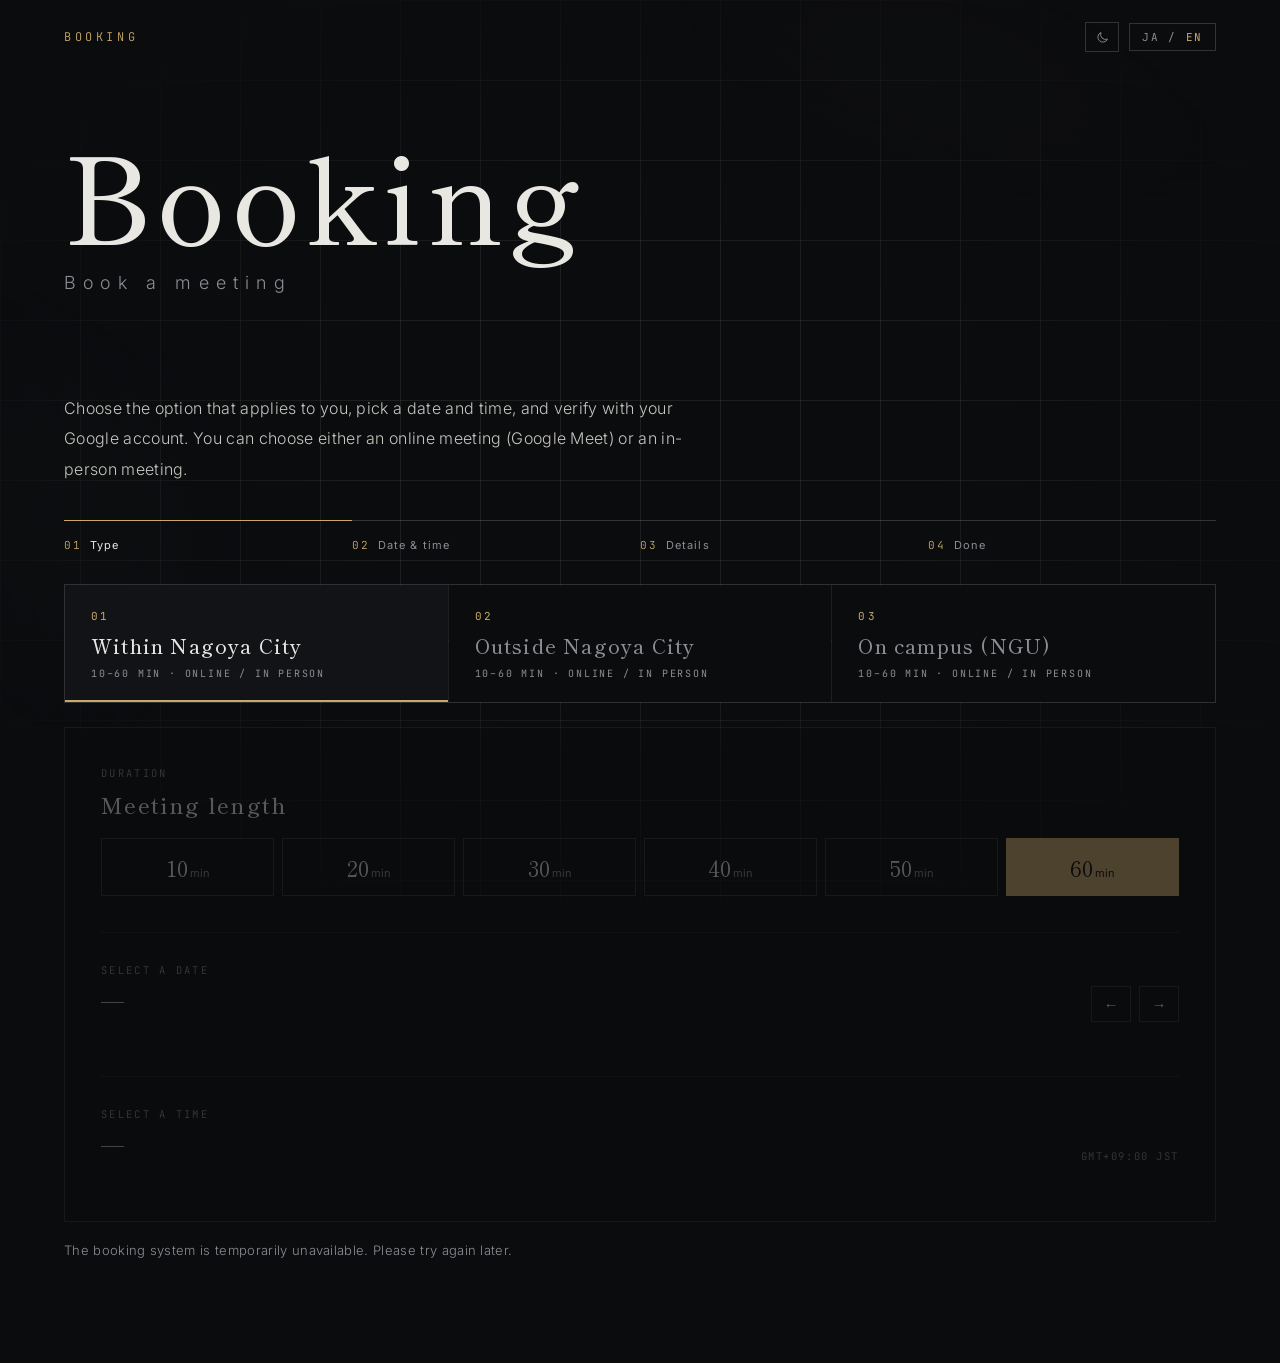
==== book/index.html @ 2f4b4b2d "Add booking-only page at /book/ Co-Authored-By: Claude Opus 5.5 <noreply@anthropic.com> Claude-Sessi" ====
<!DOCTYPE html>
<html lang="ja">
<head>
<meta charset="UTF-8">
<meta name="viewport" content="width=device-width, initial-scale=1">
<title>Booking</title>
<meta name="description" content="面談・打合せの予約ページ。オンライン（Google Meet）または対面を選んでお申し込みいただけます。">
<meta property="og:title" content="Booking">
<meta property="og:description" content="面談・打合せの予約ページ。オンライン（Google Meet）または対面を選んでお申し込みいただけます。">
<meta property="og:type" content="website">
<meta property="og:url" content="https://tomoya-univ.github.io/book/">
<meta property="og:site_name" content="Tomoya Ogikubo">
<meta property="og:locale" content="ja_JP">
<meta property="og:image" content="https://tomoya-univ.github.io/og.png?v=3">
<meta property="og:image:width" content="1200">
<meta property="og:image:height" content="630">
<meta property="og:image:alt" content="考えたことを、使えるかたちにする。— 法 × 都市 × 情報">
<meta name="twitter:card" content="summary_large_image">
<meta name="theme-color" content="#0b0c0e">
<link rel="canonical" href="https://tomoya-univ.github.io/book/">
<link rel="icon" type="image/svg+xml" href="../favicon.svg">
<link rel="icon" href="data:image/svg+xml,%3Csvg xmlns='http://www.w3.org/2000/svg' viewBox='0 0 64 64'%3E%3Crect width='64' height='64' rx='14' fill='%230b0c0e'/%3E%3Crect x='3' y='3' width='58' height='58' rx='11' fill='none' stroke='%23c9a96a' stroke-opacity='.35' stroke-width='1.5'/%3E%3Ctext x='32' y='43' text-anchor='middle' font-family='Georgia,serif' font-size='28' fill='%23e9e7e2' letter-spacing='1'%3ET%3Ctspan fill='%23c9a96a'%3E.%3C/tspan%3EO%3C/text%3E%3C/svg%3E">
<link rel="apple-touch-icon" href="../apple-touch-icon.png">
<link rel="preconnect" href="https://fonts.googleapis.com">
<link rel="preconnect" href="https://fonts.gstatic.com" crossorigin>
<link href="https://fonts.googleapis.com/css2?family=Shippori+Mincho:wght@500;700&family=Noto+Sans+JP:wght@300;400;500&family=JetBrains+Mono:wght@400;500&family=Inter:wght@300;400;600&display=swap" rel="stylesheet">
<link rel="stylesheet" href="../style.css?v=14">
<script>try{document.documentElement.dataset.theme=localStorage.getItem("theme")||"dark"}catch(e){}</script>
</head>
<body class="page-book">
<div class="bg"></div>

<div class="solo-bar">
  <span class="solo-k">BOOKING</span>
  <div class="ctrl">
  <button class="theme" id="theme" aria-label="Toggle theme"><svg class="moon" viewBox="0 0 24 24" fill="none" stroke="currentColor" stroke-width="1.5"><path d="M20 14.5A8 8 0 0 1 9.5 4a8 8 0 1 0 10.5 10.5z"/></svg><svg class="sun" viewBox="0 0 24 24" fill="none" stroke="currentColor" stroke-width="1.5"><circle cx="12" cy="12" r="4"/><path d="M12 2v2M12 20v2M2 12h2M20 12h2M4.9 4.9l1.4 1.4M17.7 17.7l1.4 1.4M4.9 19.1l1.4-1.4M17.7 6.3l1.4-1.4"/></svg></button>
  <button class="lang" id="lang" aria-label="Switch language"><b data-l="ja">JA</b> / <b data-l="en">EN</b></button>
  </div>
</div>

<header class="phead solo-head">
  <h1 class="rv">Booking<small data-en="Book a meeting">面談・打合せの予約</small></h1>
</header>

<section id="booking">
  <p class="rv" style="color:var(--tx2);max-width:640px;margin-bottom:36px" data-en="Choose the option that applies to you, pick a date and time, and verify with your Google account. You can choose either an online meeting (Google Meet) or an in-person meeting.">該当する区分を選び、日時を選んで、Googleアカウントで本人確認のうえお申し込みください。オンライン（Google Meet）と対面（実地）のどちらかをお選びいただけます。</p>

  <ol class="steps rv" id="steps">
    <li class="on"><span>01</span><b data-en="Type">区分</b></li>
    <li><span>02</span><b data-en="Date &amp; time">日時</b></li>
    <li><span>03</span><b data-en="Details">入力</b></li>
    <li><span>04</span><b data-en="Done">完了</b></li>
  </ol>

  <div class="rtabs rv" role="tablist">
    <button class="rtab on" data-k="in" role="tab" aria-selected="true"><span class="no">01</span><b data-en="Within Nagoya City">名古屋市内の方</b><small data-en="10–60 MIN · ONLINE / IN PERSON">10〜60分 · オンライン / 対面</small></button>
    <button class="rtab" data-k="out" role="tab" aria-selected="false"><span class="no">02</span><b data-en="Outside Nagoya City">名古屋市外の方</b><small data-en="10–60 MIN · ONLINE / IN PERSON">10〜60分 · オンライン / 対面</small></button>
    <button class="rtab" data-k="campus" role="tab" aria-selected="false"><span class="no">03</span><b data-en="On campus (NGU)">学内の方</b><small data-en="10–60 MIN · ONLINE / IN PERSON">10〜60分 · オンライン / 対面</small></button>
  </div>

  <!-- date & time -->
  <div class="bk rv" id="pick">
    <div class="bk-head dur-head"><div><span class="k" data-en="DURATION">DURATION</span><b data-en="Meeting length">面談の長さ</b></div></div>
    <div class="durs" id="durs" role="radiogroup">
      <button type="button" class="dur" data-m="10">10<small data-en="min">分</small></button><button type="button" class="dur" data-m="20">20<small data-en="min">分</small></button><button type="button" class="dur" data-m="30">30<small data-en="min">分</small></button><button type="button" class="dur" data-m="40">40<small data-en="min">分</small></button><button type="button" class="dur" data-m="50">50<small data-en="min">分</small></button><button type="button" class="dur on" data-m="60">60<small data-en="min">分</small></button>
    </div>
    <div class="bk-head sub">
      <div><span class="k" data-en="SELECT A DATE">SELECT A DATE</span><b id="monthLabel">—</b></div>
      <div class="nav2"><button class="arrow" id="prev" aria-label="Previous">←</button><button class="arrow" id="next" aria-label="Next">→</button></div>
    </div>
    <div class="days" id="days"></div>
    <div class="bk-head sub"><div><span class="k">SELECT A TIME</span><b id="dayLabel">—</b></div><span class="tz">GMT+09:00 JST</span></div>
    <div class="slots" id="slots"></div>
  </div>

  <!-- form -->
  <form class="bk form" id="form" hidden novalidate>
    <div class="sel">
      <span class="k" data-en="YOUR BOOKING">YOUR BOOKING</span>
      <b id="selLabel">—</b>
      <button type="button" class="link" id="change" data-en="Change">変更する</button>
    </div>
    <fieldset class="mode">
      <legend data-en="Format">面談の形式</legend><em>*</em>
      <label class="opt"><input type="radio" name="mode" value="meet" checked><span class="box"><b data-en="Online">オンライン</b><small>GOOGLE MEET</small></span></label>
      <label class="opt"><input type="radio" name="mode" value="inperson"><span class="box"><b data-en="In person">対面（実地）</b><small>IN PERSON</small></span></label>
    </fieldset>
    <label id="placeRow" hidden><span data-en="Preferred location (optional)">ご希望の場所（任意）</span><input name="place" maxlength="200" data-en-ph="e.g. near Nagoya Station, on campus" placeholder="例：名古屋駅周辺、学内 など"></label>
    <label><span data-en="Name">お名前</span><em>*</em><input name="name" required maxlength="60" autocomplete="name"></label>
    <div class="gid" id="gid">
      <span class="gl"><span data-en="Verify with Google">Googleアカウントで本人確認</span><em>*</em></span>
      <div id="gsiBtn" class="gbtn"></div>
      <div class="gwho" id="gwho" hidden><span class="gok">✓</span><b id="gEmail"></b><button type="button" id="gOut" data-en="Change">切り替え</button></div>
      <small data-en="Your booking uses this verified Google address. Only your name and email are shared.">このメールアドレスで予約します。受け取るのはお名前とメールアドレスのみです。</small>
      <input type="hidden" name="email">
    </div>
    <label><span data-en="Purpose (optional)">ご用件（任意）</span><textarea name="note" rows="4" maxlength="1000"></textarea></label>
    <label class="hp" aria-hidden="true">Website<input name="website" tabindex="-1" autocomplete="off"></label>
    <ul class="terms">
      <li data-en="Your request is received as a provisional booking. Once confirmed, a Google Calendar invitation will be sent to the email of the Google account you signed in with (with a Meet link for online meetings).">送信後は仮予約となり、確認のうえ確定いたします。確定時に、ログインしたGoogleアカウントのメールアドレスへカレンダーの招待をお送りします（オンラインの場合はGoogle Meetのリンク付き）。</li>
      <li data-en="For in-person meetings, the location will be confirmed with you by email.">対面の場合、場所は確認のうえ改めてメールでご連絡します。</li>
      <li data-en="Bookings can be made up to 30 days in advance.">予約は30日先まで受け付けています。</li>
      <li data-en="Your name, email address and message are used only to arrange this meeting.">ご入力のお名前・メールアドレス・ご用件は、面談の調整のためにのみ使用します。</li>
      <li data-en="Reservations may be cancelled for various reasons. Please be aware that we are not responsible for any damages resulting from the use of this page.">諸事情により予約をキャンセルさせていただくことがあります。本予約ページの利用による一切の損害について責任を負いかねます。</li>
    </ul>
    <div class="cf" id="cf"></div>
    <p class="bk-privacy"><a href="../privacy.html" data-en="Privacy policy">プライバシーポリシー</a><span data-en=" — how your information is handled"> — いただいた情報の取り扱いについて</span></p>
    <p class="err" id="formErr" hidden></p>
    <button class="submit" id="submit" type="submit"><span data-en="Send booking request">この内容で仮予約する</span> →</button>
  </form>

  <!-- done -->
  <div class="bk done" id="done" hidden>
    <div class="check">✓</div>
    <h3 data-en="Your request has been received.">仮予約を受け付けました。</h3>
    <p id="doneLabel"></p>
    <p class="mut" id="doneNote"></p>
    <button class="link" id="again" data-en="Make another booking">別の予約をする</button>
  </div>

  <p class="rnote rv" id="fallback" hidden data-en="The booking system is temporarily unavailable. Please try again later.">ただいま予約システムに接続できません。時間をおいて再度お試しください。</p>
</section>


<script>
// テーマ・言語・表示アニメーション（予約専用ページ用の最小版）
(()=>{
const io=new IntersectionObserver(es=>es.forEach(e=>{if(e.isIntersecting){e.target.classList.add('in');io.unobserve(e.target)}}),{threshold:.1});
document.querySelectorAll('.rv').forEach(el=>io.observe(el));
const tr=[...document.querySelectorAll('[data-en]')];tr.forEach(el=>el.dataset.ja=el.innerHTML);
function setLang(l){tr.forEach(el=>el.innerHTML=l==='en'?el.dataset.en:el.dataset.ja);document.documentElement.lang=l;
 document.querySelectorAll('#lang b').forEach(b=>b.classList.toggle('on',b.dataset.l===l));try{localStorage.setItem('lang',l)}catch(e){}}
let l='ja';try{l=localStorage.getItem('lang')||(navigator.language.startsWith('ja')?'ja':'en')}catch(e){}
setLang(l);
document.getElementById('lang').addEventListener('click',()=>{l=l==='ja'?'en':'ja';setLang(l)});
document.getElementById('theme').addEventListener('click',()=>{const t=document.documentElement.dataset.theme==='light'?'dark':'light';document.documentElement.dataset.theme=t;try{localStorage.setItem('theme',t)}catch(e){}});
})();
</script>
<script src="https://challenges.cloudflare.com/turnstile/v0/api.js?render=explicit" async defer></script>
<script src="https://accounts.google.com/gsi/client" async defer onload="window.gsiReady&&gsiReady()"></script>
<script>
(()=>{
// ===== 設定 =====
const GAS = 'https://script.google.com/macros/s/AKfycbwwHZMbajyQEnh_Q0-qykaZGZKVrILhgStKGElsD0LVBuhTKzPhHKeGp9OxKGPCkfqY/exec';
const WORKER = 'https://tomoya-booking.tomoya-univ.workers.dev';
let API = WORKER, trusted = false;
// 大学の固定IPから来ているかを中継（Cloudflare Worker）に確認。中継が使えないときは Apps Script に直接つなぐ
const trustReady = fetch(WORKER+'/trust',{cache:'no-store'}).then(r=>r.json()).then(j=>{trusted=!!j.trusted}).catch(()=>{API=GAS});
const SITEKEY = '0x4AAAAAAGCugDenG0MIqUHV'; // Cloudflare Turnstile（公開用のサイトキー）
const TZ='Asia/Tokyo';
const $=id=>document.getElementById(id);
const en=()=>document.documentElement.lang==='en';
const T=(ja,e)=>en()?e:ja;

let type='in', dur=60, data={}, day=null, slot=null, page=0, cfId=null;
const key=()=>type+':'+dur;
const PER=7;

const ymd=d=>new Intl.DateTimeFormat('en-CA',{timeZone:TZ,year:'numeric',month:'2-digit',day:'2-digit'}).format(d);
const fmt=(d,o)=>new Intl.DateTimeFormat(en()?'en-US':'ja-JP',{timeZone:TZ,...o}).format(d);
const hm=d=>new Intl.DateTimeFormat('en-GB',{timeZone:TZ,hour:'2-digit',minute:'2-digit'}).format(d);

function step(n){[...$('steps').children].forEach((li,i)=>{li.classList.toggle('on',i<=n);li.classList.toggle('cur',i===n)})}

function fallback(show){
  $('fallback').hidden=!show;
  $('pick').classList.toggle('off',show);
}

async function load(){
  slot=null; day=null; page=0;
  $('days').innerHTML='<div class="skel"></div>'.repeat(PER); $('slots').innerHTML='';
  $('dayLabel').textContent='—'; $('monthLabel').textContent='—';
  if(!API){fallback(true);$('days').innerHTML='';return}
  if(data[key()]){render();return}
  try{
    const k0=key();
    await trustReady;
    const r=await fetch(API+'?action=slots&type='+type+'&dur='+dur,{cache:'no-store'});
    const j=await r.json(); if(!j.ok) throw j;
    if(j.paused){$('pick').classList.add('off');$('days').innerHTML='';$('monthLabel').textContent='—';$('slots').innerHTML='<p class="empty">'+T('現在、予約の受付を一時停止しています。','Bookings are currently paused.')+'</p>';$('pick').classList.remove('off');return}
    const by={}; j.slots.forEach(s=>{const d=new Date(s),k=ymd(d);(by[k]=by[k]||[]).push(d)});
    data[k0]={by,dur:j.durationMin||dur};
    if(k0!==key())return;
    fallback(false); render();
  }catch(e){console.warn(e);fallback(true);$('days').innerHTML=''}
}

function dayList(){
  const out=[],now=new Date();
  for(let i=0;i<=30;i++){out.push(new Date(now.getTime()+i*864e5))}
  return out;
}

function render(){
  const D=data[key()]; if(!D) return;
  const list=dayList(), pages=Math.ceil(list.length/PER);
  if(day===null){const first=list.find(d=>D.by[ymd(d)]);day=first?ymd(first):ymd(list[0]);page=Math.floor(list.findIndex(d=>ymd(d)===day)/PER)}
  const view=list.slice(page*PER,page*PER+PER);
  $('monthLabel').textContent=fmt(view[0],{year:'numeric',month:'long'});
  $('prev').disabled=page===0; $('next').disabled=page>=pages-1;
  $('days').innerHTML=view.map(d=>{const k=ymd(d),n=(D.by[k]||[]).length;
    return `<button class="day${k===day?' on':''}" data-d="${k}" ${n?'':'disabled'}><small>${fmt(d,{weekday:'short'})}</small><b>${fmt(d,{day:'numeric'}).replace('日','')}</b><i>${n?T(n+'枠',n+(n>1?' slots':' slot')):'—'}</i></button>`}).join('');
  const sl=D.by[day]||[];
  const dd=new Date(day+'T12:00:00+09:00');
  $('dayLabel').textContent=fmt(dd,{month:'long',day:'numeric',weekday:'long'});
  $('slots').innerHTML=sl.length?sl.map(s=>{const e=new Date(s.getTime()+D.dur*6e4);return `<button class="slot${slot&&+slot===+s?' on':''}" data-s="${s.toISOString()}" title="${hm(s)} – ${hm(e)}">${hm(s)}</button>`}).join('')
    :`<p class="empty">${T('この日は空きがありません。','No times available on this day.')}</p>`;
}

function label(){
  const D=data[key()],e=new Date(slot.getTime()+D.dur*6e4);
  const tl=document.querySelector(`.rtab[data-k="${type}"] b`).textContent;
  return `${fmt(slot,{month:'long',day:'numeric',weekday:'short'})} ${hm(slot)} – ${hm(e)}（${T(D.dur+'分',D.dur+' min')}）　/　${tl}`;
}

// events
document.querySelectorAll('.rtab').forEach(t=>t.addEventListener('click',()=>{
  document.querySelectorAll('.rtab').forEach(x=>{x.classList.toggle('on',x===t);x.setAttribute('aria-selected',x===t)});
  type=t.dataset.k; showPick(); load();
}));
$('days').addEventListener('click',e=>{const b=e.target.closest('.day');if(!b||b.disabled)return;day=b.dataset.d;slot=null;render();step(1)});
$('slots').addEventListener('click',e=>{const b=e.target.closest('.slot');if(!b)return;slot=new Date(b.dataset.s);render();
  $('selLabel').textContent=label();$('pick').hidden=true;$('form').hidden=false;$('formErr').hidden=true;step(2);cfRender();gsiInit();
  $('form').scrollIntoView({behavior:'smooth',block:'start'});setTimeout(()=>$('form').name.focus(),400)});
$('prev').addEventListener('click',()=>{page--;render()});
$('next').addEventListener('click',()=>{page++;render()});
function showPick(){$('pick').hidden=false;$('form').hidden=true;$('done').hidden=true;step(slot?1:0)}
$('change').addEventListener('click',showPick);
$('again').addEventListener('click',()=>{slot=null;data={};showPick();load()});
$('durs').addEventListener('click',e=>{const b=e.target.closest('.dur');if(!b)return;
  document.querySelectorAll('.dur').forEach(x=>x.classList.toggle('on',x===b));dur=+b.dataset.m;load()});

// ===== Google ログイン（本人確認） =====
const GCLIENT = '94434616271-7v6f1gvfu26qrmlodrlistmbo5g80dhe.apps.googleusercontent.com';
let idToken = '';
const jwt=t=>{try{return JSON.parse(decodeURIComponent(atob(t.split('.')[1].replace(/-/g,'+').replace(/_/g,'/')).split('').map(c=>'%'+('00'+c.charCodeAt(0).toString(16)).slice(-2)).join('')))}catch(_){return {}}};
function gsiInit(){
  if(gsiInit.done||!window.google||!google.accounts||!google.accounts.id)return;
  gsiInit.done=true;
  google.accounts.id.initialize({client_id:GCLIENT,ux_mode:'popup',auto_select:false,callback:r=>{
    const p=jwt(r.credential),f=$('form');
    if(!p.email){return}
    idToken=r.credential;f.email.value=p.email;
    if(!f.name.value.trim()&&p.name)f.name.value=p.name;
    $('gEmail').textContent=p.email;$('gwho').hidden=false;$('gsiBtn').hidden=true;$('formErr').hidden=true;
  }});
  google.accounts.id.renderButton($('gsiBtn'),{theme:document.documentElement.dataset.theme==='light'?'outline':'filled_black',size:'large',text:'signin_with',shape:'rectangular',locale:en()?'en':'ja'});
}
window.gsiReady=()=>{if(!$('form').hidden)gsiInit()};
function gsiReset(){idToken='';$('form').email.value='';$('gwho').hidden=true;$('gsiBtn').hidden=false;try{google.accounts.id.disableAutoSelect()}catch(_){}}
$('gOut').addEventListener('click',gsiReset);

// ===== Cloudflare Turnstile =====
function cfRender(){
  if(trusted){$('cf').hidden=true;return}
  if(!SITEKEY||!window.turnstile)return;
  if(cfId!==null){try{turnstile.reset(cfId)}catch(_){}return}
  cfId=turnstile.render('#cf',{sitekey:SITEKEY,theme:document.documentElement.dataset.theme==='light'?'light':'dark',language:en()?'en':'ja',action:'booking','retry':'auto','error-callback':()=>{const e=$('formErr');e.textContent=T('ロボット確認を完了できませんでした。お手数ですが、別のブラウザ（Chrome・Safariなど）やスマートフォンからお試しください。','Verification could not be completed. Please try another browser or your phone.');e.hidden=false;return true}});
}
const cfToken=()=>{try{return cfId!==null?turnstile.getResponse(cfId)||'':''}catch(_){return ''}};
const cfReset=()=>{try{if(cfId!==null)turnstile.reset(cfId)}catch(_){}};
const isEmail=s=>s.length<=254&&/^[A-Za-z0-9!#$%&'*+\/=?^_`{|}~-]+(\.[A-Za-z0-9!#$%&'*+\/=?^_`{|}~-]+)*@([A-Za-z0-9]([A-Za-z0-9-]{0,61}[A-Za-z0-9])?\.)+[A-Za-z]{2,63}$/.test(s)&&s.split('@')[0].length<=64;

$('form').addEventListener('submit',async e=>{
  e.preventDefault();
  const f=e.target, err=$('formErr');
  const name=f.name.value.trim(), email=f.email.value.trim();
  if(!name){err.textContent=T('お名前を入力してください。','Please enter your name.');err.hidden=false;return}
  if(!idToken||!isEmail(email)){err.textContent=T('「Googleでログイン」から本人確認をしてください。','Please verify with Google first.');err.hidden=false;return}
  const cf=cfToken();
  if(!trusted&&SITEKEY&&window.turnstile&&!cf){err.textContent=T('ロボットでないことの確認が終わるまでお待ちください。','Please complete the verification.');err.hidden=false;return}
  const btn=$('submit');btn.disabled=true;btn.classList.add('busy');err.hidden=true;
  try{
    const r=await fetch(API,{method:'POST',headers:{'Content-Type':'text/plain;charset=utf-8'},
      body:JSON.stringify({action:'book',type,dur,cf,idt:idToken,start:slot.toISOString(),mode:f.mode.value,place:f.place.value,name,email,note:f.note.value,website:f.website.value})});
    const j=await r.json();
    if(!j.ok){
      const m={taken:T('申し訳ありません。この時間はたった今埋まりました。別の時間をお選びください。','Sorry, this time was just taken. Please choose another.'),
        rate:T('ただいま予約の受付を一時的に制限しています。時間をおいてお試しいただくか、別の方法でご連絡ください。','Bookings are temporarily limited. Please try again later.'),
        email:T('メールアドレスを正しく入力してください。','Please enter a valid email.'),
        auth:T('本人確認の有効期限が切れました。お手数ですが、もう一度ログインしてください。','Your sign-in expired. Please verify with Google again.'),
        paused:T('現在、予約の受付を一時停止しています。','Bookings are currently paused.'),
        captcha:T('ロボットでないことの確認に失敗しました。もう一度お試しください。','Verification failed. Please try again.')}[j.error]||T('予約できませんでした。時間をおいて再度お試しください。','Booking failed. Please try again later.');
      err.textContent=m;err.hidden=false;cfReset();if(j.error==='auth')gsiReset();
      if(j.error==='taken'){data={};slot=null;setTimeout(()=>{showPick();load()},1800)}
      return;
    }
    const ip=f.mode.value==='inperson';
    $('doneLabel').textContent=label()+'　/　'+(ip?T('対面','In person'):T('オンライン（Google Meet）','Online (Google Meet)'));
    $('doneNote').textContent=ip?T('内容を確認のうえ、カレンダーの招待で確定のご連絡をお送りします。場所もあわせてご連絡します。','We will review your request and send a calendar invitation to confirm, along with the location.'):T('内容を確認のうえ、Google Meet のリンク付きのカレンダー招待で確定のご連絡をお送りします。','We will review your request and send a calendar invitation with a Google Meet link to confirm.');
    $('form').hidden=true;$('done').hidden=false;step(3);f.reset();
    data={};cfReset();
  }catch(x){cfReset();err.textContent=T('通信に失敗しました。時間をおいて再度お試しください。','Network error. Please try again.');err.hidden=false}
  finally{btn.disabled=false;btn.classList.remove('busy')}
});

document.querySelectorAll('input[name=mode]').forEach(r=>r.addEventListener('change',()=>{$('placeRow').hidden=$('form').mode.value!=='inperson'}));
$('form').addEventListener('reset',()=>setTimeout(()=>{$('placeRow').hidden=true},0));
const ph=$('form').place;$('lang').addEventListener('click',()=>setTimeout(()=>{ph.dataset.ja=ph.dataset.ja||'例：名古屋駅周辺、学内 など';ph.placeholder=en()?ph.dataset.enPh:ph.dataset.ja},0));
$('lang').addEventListener('click',()=>setTimeout(()=>{render();if(slot)$('selLabel').textContent=label()},0));
load();
})();
</script>
<!-- Cloudflare Web Analytics --><script defer src='https://static.cloudflareinsights.com/beacon.min.js' data-cf-beacon='{"token": "f81fd8d30ae948d6ae78dea09ddb84f5"}'></script><!-- End Cloudflare Web Analytics -->
<!-- Cloudflare Web Analytics --><script defer src='https://static.cloudflareinsights.com/beacon.min.js' data-cf-beacon='{"token": "f81fd8d30ae948d6ae78dea09ddb84f5"}'></script><!-- End Cloudflare Web Analytics -->
</body>
</html>
---- style.css ----
:root{
    --bg:#0b0c0e; --bg2:#111317; --line:rgba(255,255,255,.08); --line2:rgba(255,255,255,.16);
    --tx:#e9e7e2; --tx2:#c7c5bf; --mut:#8b8e94; --nav:11,12,14; --acc:#c9a96a; --acc2:#7fa7c9;
    --serif:"Shippori Mincho",serif; --sans:"Inter","Noto Sans JP",sans-serif; --mono:"JetBrains Mono",monospace;
  }
  *{box-sizing:border-box;margin:0;padding:0}
  html{scroll-behavior:smooth}
  body{background:var(--bg);color:var(--tx);font-family:var(--sans);font-weight:300;line-height:1.9;letter-spacing:.02em;-webkit-font-smoothing:antialiased;overflow-x:hidden}
  a{color:inherit;text-decoration:none}
  ::selection{background:var(--acc);color:#000}

  /* background grid + glow */
  .bg{position:fixed;inset:0;z-index:-1;pointer-events:none;
    background:
      radial-gradient(60vw 40vw at 85% -10%, rgba(201,169,106,.10), transparent 60%),
      radial-gradient(50vw 40vw at -10% 60%, rgba(127,167,201,.07), transparent 60%),
      linear-gradient(var(--line) 1px, transparent 1px) 0 0/80px 80px,
      linear-gradient(90deg, var(--line) 1px, transparent 1px) 0 0/80px 80px;
    mask-image:radial-gradient(ellipse at center, #000 30%, transparent 85%);}
  #cursor{position:fixed;width:420px;height:420px;border-radius:50%;pointer-events:none;z-index:-1;
    background:radial-gradient(circle, rgba(201,169,106,.08), transparent 65%);transform:translate(-50%,-50%);transition:opacity .4s}

  /* nav */
  nav{position:fixed;top:0;left:0;right:0;z-index:50;display:flex;justify-content:space-between;align-items:center;
    padding:22px clamp(20px,5vw,64px);backdrop-filter:blur(10px);background:linear-gradient(rgba(var(--nav),.85),rgba(var(--nav),0));}
  .logo{font-family:var(--mono);font-size:13px;letter-spacing:.15em}
  .logo b{color:var(--acc);font-weight:500}
  nav ul{display:flex;gap:clamp(14px,3vw,36px);list-style:none;font-family:var(--mono);font-size:12px;letter-spacing:.12em;color:var(--mut)}
  nav ul a{transition:color .3s}
  nav ul a:hover{color:var(--tx)}
  nav ul a span{color:var(--acc);margin-right:4px}

  section{padding:clamp(90px,14vw,160px) clamp(20px,5vw,64px);max-width:1280px;margin:0 auto;position:relative}
  .label{font-family:var(--mono);font-size:12px;letter-spacing:.2em;color:var(--acc);display:flex;align-items:center;gap:14px;margin-bottom:40px}
  .label::after{content:"";height:1px;width:80px;background:var(--line2)}
  h2{font-family:var(--serif);font-weight:500;font-size:clamp(28px,4vw,46px);line-height:1.5;letter-spacing:.06em;margin-bottom:28px}

  /* hero */
  .hero{min-height:100vh;display:flex;flex-direction:column;justify-content:center;padding-top:120px}
  .hero .kicker{font-family:var(--mono);font-size:12px;letter-spacing:.25em;color:var(--mut);margin-bottom:28px}
  .hero .kicker i{display:inline-block;width:8px;height:8px;border-radius:50%;background:var(--acc);margin-right:10px;animation:pulse 2.4s infinite;vertical-align:middle}
  @keyframes pulse{0%,100%{opacity:1}50%{opacity:.25}}
  .hero h1{font-family:var(--serif);font-weight:500;font-size:clamp(52px,10vw,132px);line-height:1.1;letter-spacing:.08em}
  .hero h1 .en{display:block;font-family:var(--sans);font-weight:300;font-size:clamp(16px,2vw,22px);letter-spacing:.5em;color:var(--mut);margin-top:22px}
  .hero .lead{margin-top:56px;max-width:640px;font-size:clamp(15px,1.4vw,17px);color:var(--tx2)}
  .hero .lead em{font-style:normal;color:var(--tx);border-bottom:1px solid var(--acc)}
  .typed{font-family:var(--mono);color:var(--acc2);font-size:14px;margin-top:28px;min-height:1.6em}
  .typed::after{content:"▍";animation:pulse 1s infinite;color:var(--acc)}
  .scroll{position:absolute;bottom:40px;left:clamp(20px,5vw,64px);font-family:var(--mono);font-size:11px;letter-spacing:.3em;color:var(--mut);display:flex;align-items:center;gap:14px}
  .scroll::before{content:"";width:1px;height:48px;background:linear-gradient(var(--acc),transparent);animation:drop 2s infinite}
  @keyframes drop{0%{transform:scaleY(0);transform-origin:top}50%{transform:scaleY(1);transform-origin:top}51%{transform-origin:bottom}100%{transform:scaleY(0);transform-origin:bottom}}

  /* about */
  .about{display:grid;grid-template-columns:1.1fr 1fr;gap:clamp(40px,7vw,100px);align-items:start}
  .about p{color:var(--tx2);margin-bottom:1.4em}
  .facts{border-top:1px solid var(--line2)}
  .facts div{display:grid;grid-template-columns:120px 1fr;padding:18px 0;border-bottom:1px solid var(--line);font-size:14px}
  .facts dt{font-family:var(--mono);font-size:11px;letter-spacing:.18em;color:var(--mut);padding-top:3px}

  /* fields */
  .fields{display:grid;grid-template-columns:repeat(3,1fr);border-top:1px solid var(--line2);border-left:1px solid var(--line)}
  .field{padding:36px 28px 40px;border-right:1px solid var(--line);border-bottom:1px solid var(--line);position:relative;overflow:hidden;transition:background .5s}
  .field::before{content:"";position:absolute;left:0;top:0;height:2px;width:0;background:var(--acc);transition:width .6s cubic-bezier(.2,.8,.2,1)}
  .field:hover{background:var(--bg2)}
  .field:hover::before{width:100%}
  .field .no{font-family:var(--mono);font-size:11px;color:var(--mut);letter-spacing:.2em}
  .field h3{font-family:var(--serif);font-weight:500;font-size:26px;letter-spacing:.1em;margin:26px 0 4px}
  .field .en{font-family:var(--mono);font-size:11px;letter-spacing:.2em;color:var(--acc)}
  .field p{font-size:13.5px;color:var(--mut);margin-top:18px;line-height:1.9}
  .field svg{position:absolute;right:20px;top:28px;opacity:.35;transition:opacity .5s,transform .8s}
  .field:hover svg{opacity:.9;transform:rotate(45deg)}

  /* works */
  .works{border-top:1px solid var(--line2)}
  .work{display:grid;grid-template-columns:80px 1.2fr 1.6fr 40px;gap:24px;align-items:center;padding:34px 8px;border-bottom:1px solid var(--line);transition:padding .4s,background .4s;position:relative}
  .work:hover{background:linear-gradient(90deg,rgba(201,169,106,.06),transparent);padding-left:22px}
  .work .no{font-family:var(--mono);font-size:12px;color:var(--mut)}
  .work h3{font-family:var(--serif);font-weight:500;font-size:clamp(20px,2.2vw,26px);letter-spacing:.06em}
  .work h3 small{display:block;font-family:var(--mono);font-size:11px;letter-spacing:.15em;color:var(--acc);margin-top:6px;font-weight:400}
  .work p{font-size:14px;color:var(--mut)}
  .tags{display:flex;flex-wrap:wrap;gap:8px;margin-top:12px}
  .tags span{font-family:var(--mono);font-size:10.5px;letter-spacing:.08em;padding:3px 10px;border:1px solid var(--line2);border-radius:20px;color:var(--tx2)}
  .work .arr{font-size:22px;color:var(--mut);transition:transform .4s,color .4s;text-align:right}
  .work:hover .arr{transform:translateX(6px) rotate(-45deg);color:var(--acc)}
  .work.featured h3{color:var(--tx)}
  .badge{display:inline-block;font-family:var(--mono);font-size:10px;letter-spacing:.15em;background:var(--acc);color:#000;padding:2px 8px;margin-left:10px;vertical-align:middle;font-weight:500}

  /* lang */
  .lang{white-space:nowrap;background:none;border:1px solid var(--line2);color:var(--mut);font-family:var(--mono);font-size:11px;letter-spacing:.15em;padding:6px 12px;cursor:pointer;transition:border-color .3s}
  .lang:hover{border-color:var(--acc)}
  .lang b{font-weight:400;transition:color .3s}
  .lang b.on{color:var(--acc)}
  nav{gap:24px}
  nav ul{margin-left:auto}

  /* cross */
  .cross{display:grid;grid-template-columns:repeat(3,1fr);gap:1px;background:var(--line);border:1px solid var(--line);margin-top:48px}
  .cross div{background:var(--bg);padding:28px 26px}
  .cross .eq{font-family:var(--mono);font-size:11px;letter-spacing:.2em;color:var(--acc2)}
  .cross b{display:block;font-family:var(--serif);font-weight:500;font-size:19px;letter-spacing:.06em;margin:10px 0 8px}
  .cross p{font-size:13.5px;color:var(--mut)}

  /* philosophy */
  .quote{text-align:center;padding-top:60px;padding-bottom:60px}
  .quote blockquote{font-family:var(--serif);font-size:clamp(24px,3.6vw,42px);line-height:1.8;letter-spacing:.1em}
  .quote blockquote em{font-style:normal;color:var(--acc)}
  .quote cite{display:block;margin-top:26px;font-family:var(--mono);font-size:12px;letter-spacing:.25em;color:var(--mut);font-style:normal}

  /* contact */
  .contact h2{font-size:clamp(40px,7vw,96px);letter-spacing:.04em;line-height:1.2}
  .contact h2 span{color:var(--acc)}
  .cgrid{display:grid;grid-template-columns:repeat(2,1fr);gap:1px;background:var(--line);border:1px solid var(--line);margin-top:56px}
  .cbox{background:var(--bg);padding:34px 28px;display:flex;flex-direction:column;gap:12px;transition:background .4s;cursor:pointer;position:relative}
  .cbox:hover{background:var(--bg2)}
  .cbox .k{font-family:var(--mono);font-size:11px;letter-spacing:.2em;color:var(--mut)}
  .cbox .v{font-size:16px;word-break:break-all}
  .cbox .go{font-family:var(--mono);font-size:12px;color:var(--acc);margin-top:auto}

  footer{border-top:1px solid var(--line);padding:30px clamp(20px,5vw,64px);display:flex;justify-content:space-between;font-family:var(--mono);font-size:11px;letter-spacing:.15em;color:var(--mut);max-width:1280px;margin:0 auto;flex-wrap:wrap;gap:12px}

  /* reveal */
  .rv{opacity:0;transform:translateY(30px);transition:opacity 1s cubic-bezier(.2,.8,.2,1),transform 1s cubic-bezier(.2,.8,.2,1)}
  .rv.in{opacity:1;transform:none}

  @media (max-width:900px){
    .about{grid-template-columns:1fr}
    .fields{grid-template-columns:1fr 1fr}
    .work{grid-template-columns:44px 1fr 30px}
    .work p,.work .desc{grid-column:2/3}
    .cgrid,.cross{grid-template-columns:1fr}
    nav ul{display:none} .lang{margin-left:auto}
  }
  @media (max-width:520px){ .fields{grid-template-columns:1fr} }
  @media (prefers-reduced-motion:reduce){ *{animation:none!important;transition:none!important} .rv{opacity:1;transform:none} }

  /* ===== multi-page additions ===== */
  nav ul a.active{color:var(--tx)}
  nav ul a.active span{color:var(--acc)}
  .menu-btn{display:none;background:none;border:1px solid var(--line2);width:38px;height:32px;cursor:pointer;position:relative}
  .menu-btn i{position:absolute;left:10px;right:10px;height:1px;background:var(--tx);transition:.3s}
  .menu-btn i:nth-child(1){top:11px}.menu-btn i:nth-child(2){top:19px}
  body.open .menu-btn i:nth-child(1){top:15px;transform:rotate(45deg)}
  body.open .menu-btn i:nth-child(2){top:15px;transform:rotate(-45deg)}
  .drawer{position:fixed;inset:0;z-index:40;background:var(--bg);display:flex;flex-direction:column;justify-content:center;padding:0 32px;gap:8px;opacity:0;pointer-events:none;transition:opacity .4s}
  body.open .drawer{opacity:1;pointer-events:auto}
  .drawer a{font-family:var(--serif);font-size:34px;letter-spacing:.06em;padding:10px 0;border-bottom:1px solid var(--line)}
  .drawer a span{font-family:var(--mono);font-size:12px;color:var(--acc);margin-right:14px;vertical-align:middle}

  .phead{padding-top:clamp(150px,20vw,220px);padding-bottom:0}
  .crumb{font-family:var(--mono);font-size:11px;letter-spacing:.25em;color:var(--mut);margin-bottom:24px}
  .crumb a:hover{color:var(--tx)}
  .crumb b{color:var(--acc);font-weight:400}
  .phead h1{font-family:var(--serif);font-weight:500;font-size:clamp(56px,10vw,120px);line-height:1.05;letter-spacing:.04em}
  .phead h1 small{display:block;font-family:var(--sans);font-weight:300;font-size:clamp(14px,1.6vw,18px);letter-spacing:.4em;color:var(--mut);margin-top:18px}
  .phead + section{padding-top:clamp(60px,8vw,100px)}

  .index{border-top:1px solid var(--line2)}
  .index a{display:grid;grid-template-columns:80px 1fr auto 40px;gap:24px;align-items:baseline;padding:34px 8px;border-bottom:1px solid var(--line);transition:padding .4s,background .4s}
  .index a:hover{background:linear-gradient(90deg,rgba(201,169,106,.06),transparent);padding-left:22px}
  .index .no{font-family:var(--mono);font-size:12px;color:var(--mut)}
  .index h3{font-family:var(--serif);font-weight:500;font-size:clamp(30px,4.4vw,54px);letter-spacing:.04em;line-height:1.2}
  .index p{font-size:14px;color:var(--mut);text-align:right}
  .index .arr{font-size:22px;color:var(--mut);transition:transform .4s,color .4s;text-align:right}
  .index a:hover .arr{transform:translateX(6px) rotate(-45deg);color:var(--acc)}

  .next{display:flex;justify-content:space-between;align-items:center;border-top:1px solid var(--line2);padding:48px 8px;margin-top:20px;transition:padding .4s}
  .next:hover{padding-left:22px}
  .next .k{font-family:var(--mono);font-size:11px;letter-spacing:.25em;color:var(--mut)}
  .next b{display:block;font-family:var(--serif);font-weight:500;font-size:clamp(32px,5vw,60px);letter-spacing:.04em;margin-top:6px}
  .next .arr{font-size:36px;color:var(--acc);transition:transform .4s}
  .next:hover .arr{transform:translateX(10px)}
  .next-wrap{padding-top:0}

  @media (max-width:900px){
    .menu-btn{display:block}
    .index a{grid-template-columns:44px 1fr 30px}
    .index p{display:none}
  }

  /* ===== light theme ===== */
  html[data-theme="light"]{
    --bg:#f5f3ee; --bg2:#ece9e2; --line:rgba(0,0,0,.07); --line2:rgba(0,0,0,.16);
    --tx:#17181b; --tx2:#3a3c41; --mut:#64676d; --acc:#82612a; --acc2:#3e6990; --nav:245,243,238;
  }
  html[data-theme="light"] .badge{color:#fff}
  html[data-theme="light"] #cursor{background:radial-gradient(circle, rgba(154,117,54,.10), transparent 65%)}
  html[data-theme="light"] .field svg, html[data-theme="light"] .field svg *{stroke:var(--acc)}
  body,nav,.drawer,.field,.stat,.cbox,.cross div{transition:background-color .5s,color .5s,opacity .4s}

  /* ===== controls ===== */
  .ctrl{display:flex;gap:10px;align-items:center}
  .theme{background:none;border:1px solid var(--line2);color:var(--mut);width:34px;height:30px;cursor:pointer;display:grid;place-items:center;transition:border-color .3s,color .3s}
  .theme:hover{border-color:var(--acc);color:var(--acc)}
  .theme svg{width:15px;height:15px}
  .theme .sun{display:none}
  html[data-theme="light"] .theme .sun{display:block}
  html[data-theme="light"] .theme .moon{display:none}

  /* ===== page transitions ===== */
  body{animation:pagein .7s cubic-bezier(.2,.8,.2,1) both}
  /* body に transform を付けると position:fixed の基準がページ全体になり、スマホのメニューがずれるため、フェードのみ */
  @keyframes pagein{from{opacity:0}to{opacity:1}}
  body.leaving{opacity:0;transition:opacity .35s}
  .progress{position:fixed;top:0;left:0;height:2px;background:var(--acc);z-index:60;width:0;transition:width .1s linear}

  /* ===== polish ===== */
  :focus-visible{outline:1px solid var(--acc);outline-offset:4px}
  @media (max-width:900px){ .ctrl{margin-left:auto} .lang{margin-left:0} }
  @media (max-width:520px){ .hero h1{font-size:clamp(46px,14vw,64px)} .phead h1{font-size:clamp(48px,15vw,72px)} .scroll{display:none} }

  /* ===== booking v2 ===== */
  .steps{list-style:none;display:flex;gap:0;margin-bottom:28px;border-top:1px solid var(--line2)}
  .steps li{flex:1;padding:14px 0 0;font-family:var(--mono);font-size:11px;letter-spacing:.18em;color:var(--mut);position:relative;transition:color .4s}
  .steps li::before{content:"";position:absolute;top:-1px;left:0;height:1px;width:0;background:var(--acc);transition:width .6s cubic-bezier(.2,.8,.2,1)}
  .steps li.on{color:var(--tx)} .steps li.on::before{width:100%}
  .steps li span{color:var(--acc);margin-right:8px}
  .steps li b{font-weight:400;font-family:var(--sans);letter-spacing:.1em}
  .bk{margin-top:24px;border:1px solid var(--line2);background:var(--bg);padding:clamp(20px,3vw,36px)}
  .bk.off{opacity:.35;pointer-events:none}
  .bk-head{display:flex;justify-content:space-between;align-items:flex-end;margin-bottom:18px}
  .bk-head.sub{margin-top:36px;padding-top:28px;border-top:1px solid var(--line)}
  .bk-head .k{display:block;font-family:var(--mono);font-size:10.5px;letter-spacing:.22em;color:var(--mut)}
  .bk-head b{font-family:var(--serif);font-weight:500;font-size:22px;letter-spacing:.06em}
  .bk-head .tz{font-family:var(--mono);font-size:10.5px;letter-spacing:.15em;color:var(--mut)}
  .nav2{display:flex;gap:8px}
  .arrow{width:40px;height:36px;background:none;border:1px solid var(--line2);color:var(--tx);cursor:pointer;font-size:15px;transition:border-color .3s,color .3s}
  .arrow:hover:not(:disabled){border-color:var(--acc);color:var(--acc)}
  .arrow:disabled{opacity:.3;cursor:default}
  .days{display:grid;grid-template-columns:repeat(7,1fr);gap:8px}
  .day{background:none;border:1px solid var(--line);color:var(--tx);padding:14px 4px 12px;cursor:pointer;display:flex;flex-direction:column;align-items:center;gap:2px;transition:border-color .3s,background .3s}
  .day small{font-family:var(--mono);font-size:10.5px;letter-spacing:.12em;color:var(--mut)}
  .day b{font-family:var(--serif);font-weight:500;font-size:26px;line-height:1.2}
  .day i{font-style:normal;font-family:var(--mono);font-size:10px;color:var(--acc);letter-spacing:.08em}
  .day:hover:not(:disabled){border-color:var(--acc)}
  .day.on{background:var(--acc);border-color:var(--acc);color:var(--bg)}
  .day.on small,.day.on i{color:var(--bg)}
  .day:disabled{opacity:.28;cursor:default}
  .skel{height:92px;border:1px solid var(--line);background:linear-gradient(90deg,transparent,var(--line),transparent);background-size:200% 100%;animation:sk 1.2s infinite}
  @keyframes sk{from{background-position:200% 0}to{background-position:-200% 0}}
  .slots{display:grid;grid-template-columns:repeat(auto-fill,minmax(150px,1fr));gap:10px}
  .slot{background:none;border:1px solid var(--line2);color:var(--tx);padding:14px 10px;font-family:var(--mono);font-size:15px;letter-spacing:.06em;cursor:pointer;transition:all .3s}
  .slot span{color:var(--mut);font-size:12px}
  .slot:hover{border-color:var(--acc);color:var(--acc)}
  .slot.on{background:var(--acc);color:var(--bg);border-color:var(--acc)}
  .empty{color:var(--mut);font-size:14px}
  .form{display:grid;gap:18px;max-width:720px}
  .form .sel{border-bottom:1px solid var(--line);padding-bottom:18px;margin-bottom:6px}
  .form .sel .k{display:block;font-family:var(--mono);font-size:10.5px;letter-spacing:.22em;color:var(--mut)}
  .form .sel b{display:block;font-family:var(--serif);font-weight:500;font-size:clamp(17px,2vw,21px);letter-spacing:.04em;margin:6px 0}
  .form label{display:grid;gap:8px;font-size:13px;color:var(--tx2)}
  .form label em{color:var(--acc);font-style:normal;margin-left:4px}
  .form label > span{display:inline}
  .form input,.form textarea{background:transparent;border:0;border-bottom:1px solid var(--line2);color:var(--tx);font:inherit;font-size:16px;padding:10px 2px;outline:none;transition:border-color .3s;resize:vertical}
  .form input:focus,.form textarea:focus{border-color:var(--acc)}
  .form .hp{position:absolute;left:-9999px;width:1px;height:1px;overflow:hidden}
  .gid{display:grid;gap:10px;font-size:13px;color:var(--tx2);padding:4px 0 6px}
  .gid em{color:var(--acc);font-style:normal;margin-left:4px}
  .gid small{font-size:11.5px;color:var(--mut)}
  .gbtn{min-height:44px}
  .gwho{display:flex;align-items:center;gap:12px;flex-wrap:wrap;border:1px solid var(--line2);padding:12px 14px}
  .gwho .gok{color:var(--acc);font-family:var(--mono)}
  .gwho b{font-weight:400;color:var(--tx);font-size:15px;word-break:break-all}
  .gwho button{margin-left:auto;background:none;border:0;color:var(--acc);font:inherit;font-size:12px;cursor:pointer;border-bottom:1px solid currentColor;padding:0}
  .terms{list-style:none;font-size:12px;color:var(--mut);display:grid;gap:4px;padding-top:6px}
  .terms li::before{content:"— ";color:var(--acc)}
  .err{color:#e07a6a;font-size:13px}
  .submit{justify-self:start;background:var(--acc);color:var(--bg);border:0;padding:16px 30px;font-family:var(--sans);font-size:14px;letter-spacing:.12em;cursor:pointer;transition:opacity .3s,transform .3s}
  .submit:hover{transform:translateX(4px)}
  .submit.busy{opacity:.5;pointer-events:none}
  .link{background:none;border:0;color:var(--acc);font:inherit;font-size:13px;cursor:pointer;border-bottom:1px solid currentColor;padding:0}
  .done{text-align:center;padding:clamp(40px,6vw,72px) 24px}
  .done .check{width:64px;height:64px;margin:0 auto 22px;border:1px solid var(--acc);border-radius:50%;display:grid;place-items:center;color:var(--acc);font-size:26px}
  .done h3{font-family:var(--serif);font-weight:500;font-size:clamp(24px,3vw,32px);letter-spacing:.06em;margin-bottom:10px}
  .done p{color:var(--tx2);margin-bottom:6px}
  .done .mut{color:var(--mut);font-size:13px;margin-bottom:24px}
  @media (max-width:700px){
    .days{grid-template-columns:repeat(7,1fr);gap:4px}
    .day{padding:10px 0}
    .day b{font-size:19px}
    .day i{font-size:8.5px}
    .slots{grid-template-columns:1fr 1fr}
    .steps li b{display:none}
  }
  [hidden]{display:none!important}
  .rtabs{display:grid;grid-template-columns:repeat(3,1fr);gap:1px;background:var(--line);border:1px solid var(--line)}
  .rtab{background:var(--bg);border:0;color:var(--mut);text-align:left;padding:22px 26px;cursor:pointer;font-family:var(--sans);position:relative;transition:background .3s,color .3s}
  .rtab::after{content:"";position:absolute;left:0;bottom:0;height:2px;width:0;background:var(--acc);transition:width .5s cubic-bezier(.2,.8,.2,1)}
  .rtab:hover{background:var(--bg2);color:var(--tx)}
  .rtab.on{color:var(--tx);background:var(--bg2)}
  .rtab.on::after{width:100%}
  .rtab .no{font-family:var(--mono);font-size:11px;letter-spacing:.2em;color:var(--acc)}
  .rtab b{display:block;font-family:var(--serif);font-weight:500;font-size:20px;letter-spacing:.06em;margin:8px 0 4px}
  .rtab small{font-family:var(--mono);font-size:10px;letter-spacing:.18em;color:var(--mut)}
  .rnote{margin-top:16px;font-size:13px;color:var(--mut)}
  .rnote a{color:var(--acc);border-bottom:1px solid currentColor}
  .form label{grid-template-columns:auto 1fr;column-gap:0;row-gap:8px;align-items:baseline}
  .form label input,.form label textarea{grid-column:1/-1}
  .form label em{justify-self:start}
  @media (max-width:700px){ .rtabs{grid-template-columns:1fr} .rtab{padding:16px 20px} .rtab b{font-size:18px;margin:4px 0 2px} }
  .form .mode{border:0;display:grid;grid-template-columns:auto 1fr 1fr;gap:10px;align-items:stretch}
  .form .mode legend{font-size:13px;color:var(--tx2);float:left;grid-column:1/-1;margin-bottom:-2px}
  .form .mode > em{display:none}
  .form .mode .opt{display:block;grid-column:auto;cursor:pointer}
  .form .mode .opt:first-of-type{grid-column:1/2}
  .form .mode{grid-template-columns:1fr 1fr}
  .form .mode .opt input{position:absolute;opacity:0;pointer-events:none}
  .form .mode .box{display:flex;flex-direction:column;gap:4px;border:1px solid var(--line2);padding:16px 18px;transition:border-color .3s,background .3s}
  .form .mode .box b{font-family:var(--serif);font-weight:500;font-size:18px;color:var(--tx);letter-spacing:.06em}
  .form .mode .box small{font-family:var(--mono);font-size:10px;letter-spacing:.18em;color:var(--mut)}
  .form .mode .opt:hover .box{border-color:var(--acc)}
  .form .mode .opt input:checked + .box{border-color:var(--acc);background:color-mix(in srgb,var(--acc) 12%,transparent)}
  .form .mode .opt input:checked + .box small{color:var(--acc)}
  .form .mode .opt input:focus-visible + .box{outline:1px solid var(--acc);outline-offset:3px}
  .durs{display:grid;grid-template-columns:repeat(6,1fr);gap:8px;margin-bottom:8px}
  .dur{background:none;border:1px solid var(--line2);color:var(--tx);padding:12px 4px;font-family:var(--serif);font-size:22px;cursor:pointer;transition:all .3s}
  .dur small{font-family:var(--sans);font-size:11px;color:var(--mut);margin-left:2px}
  .dur:hover{border-color:var(--acc)}
  .dur.on{background:var(--acc);border-color:var(--acc);color:var(--bg)}
  .dur.on small{color:var(--bg)}
  .dur-head{margin-bottom:12px}
  .slots{grid-template-columns:repeat(auto-fill,minmax(84px,1fr));gap:8px}
  .slot{padding:11px 4px;font-size:14px}
  .cf{min-height:65px}
  @media (max-width:700px){ .durs{grid-template-columns:repeat(3,1fr)} .slots{grid-template-columns:repeat(4,1fr)} }

/* privacy */
.policy{max-width:860px;margin:0 auto;padding:clamp(20px,4vw,48px) clamp(20px,5vw,64px) clamp(60px,8vw,100px);display:grid;gap:clamp(22px,3vw,34px)}
.pol{display:grid;grid-template-columns:56px 1fr;gap:18px;border-top:1px solid var(--line);padding-top:clamp(18px,2.5vw,26px)}
.pol .k{font-family:var(--mono);font-size:12px;letter-spacing:.2em;color:var(--acc);padding-top:6px}
.pol h2{font-family:var(--serif);font-weight:500;font-size:clamp(18px,2.2vw,22px);letter-spacing:.04em;margin-bottom:10px}
.pol p{color:var(--tx2);font-size:14.5px;line-height:1.95}
.pol-date{font-family:var(--mono);font-size:12px;color:var(--mut);letter-spacing:.08em;text-align:right}
.bk-privacy{font-size:12px;color:var(--mut)} .bk-privacy a{color:var(--acc)}

/* contact form */
.inq{margin-top:clamp(56px,7vw,88px);max-width:820px}
.inq-head .k{display:block;font-family:var(--mono);font-size:11px;letter-spacing:.25em;color:var(--acc)}
.inq-head h3{font-family:var(--serif);font-weight:500;font-size:clamp(24px,3vw,32px);letter-spacing:.06em;margin:10px 0 6px}
.inq-head p{color:var(--mut);font-size:14px}
.inq .form{max-width:none}
.form .mode.topics{grid-template-columns:repeat(4,1fr)}
@media(max-width:700px){.form .mode.topics{grid-template-columns:1fr 1fr}}

/* mobile tweaks */
@media(max-width:520px){.form .mode .box b{font-size:16px;white-space:nowrap;letter-spacing:.02em}}

/* light mode: readable error text (contrast >= 4.5) */
html[data-theme="light"] .err{color:#a8402f}

/* hero call-to-action */
.hero .cta{display:flex;flex-wrap:wrap;gap:14px;margin-top:36px}
.btn{display:inline-flex;align-items:center;gap:12px;padding:16px 26px;font-size:14px;letter-spacing:.12em;text-decoration:none;border:1px solid var(--acc);transition:background .25s,color .25s,transform .25s}
.btn i{font-style:normal;transition:transform .25s}
.btn.primary{background:var(--acc);color:var(--bg)}
.btn.primary:hover{transform:translateY(-2px)} .btn.primary:hover i{transform:translateX(4px)}
.btn.ghost{color:var(--tx);border-color:var(--line2)}
.btn.ghost:hover{border-color:var(--acc);color:var(--acc)}
@media(max-width:520px){.hero .cta{flex-direction:column;align-items:stretch}.btn{justify-content:center}}
.ctrl .book{display:inline-flex;align-items:center;height:36px;padding:0 16px;background:var(--acc);color:var(--bg);font-size:13px;letter-spacing:.14em;text-decoration:none;border:1px solid var(--acc);transition:transform .25s}
.ctrl .book:hover{transform:translateY(-1px)}
body.page-reserve .ctrl .book{display:none}
.ctrl .book{white-space:nowrap}
@media(max-width:640px){.ctrl .book{display:none}}

/* hero name in script */
.hero h1 .script{display:block;font-family:"Pinyon Script",cursive;font-weight:400;font-size:clamp(64px,11vw,150px);letter-spacing:0;line-height:1.05;color:var(--tx);padding-right:.15em}
.hero h1 .en{font-family:var(--serif);letter-spacing:.6em;margin-top:18px}
@media (max-width:520px){.hero h1 .script{font-size:clamp(58px,17vw,78px)}}

/* booking-only page (/book/) */
.solo-bar{max-width:1280px;margin:0 auto;padding:22px clamp(20px,5vw,64px);display:flex;align-items:center;justify-content:space-between}
.solo-k{font-family:var(--mono);font-size:12px;letter-spacing:.3em;color:var(--acc)}
.solo-head{max-width:1280px;margin:0 auto;padding:clamp(24px,5vw,56px) clamp(20px,5vw,64px) 0}
.page-book #booking{padding-bottom:clamp(60px,8vw,100px)}
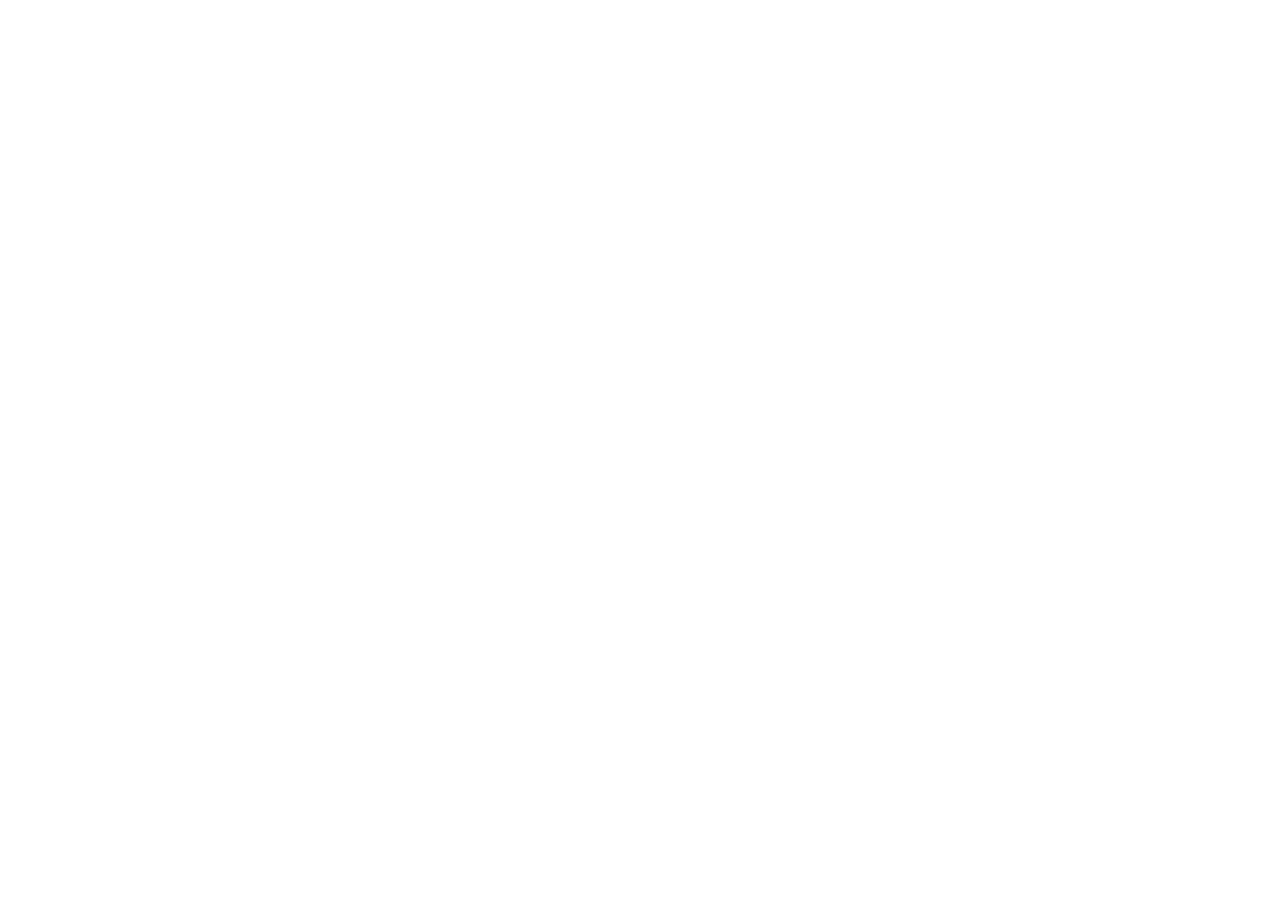
==== commit f4b927e0: "Redirect /book/ to the standalone to-booking site Co-Authored-By: Claude Opus 5.5 <noreply@anthropic" ====
--- a/book/index.html
+++ b/book/index.html
@@ -1,308 +1,8 @@
 <!DOCTYPE html>
-<html lang="ja">
-<head>
-<meta charset="UTF-8">
-<meta name="viewport" content="width=device-width, initial-scale=1">
+<html lang="ja"><head><meta charset="UTF-8">
 <title>Booking</title>
-<meta name="description" content="面談・打合せの予約ページ。オンライン（Google Meet）または対面を選んでお申し込みいただけます。">
-<meta property="og:title" content="Booking">
-<meta property="og:description" content="面談・打合せの予約ページ。オンライン（Google Meet）または対面を選んでお申し込みいただけます。">
-<meta property="og:type" content="website">
-<meta property="og:url" content="https://tomoya-univ.github.io/book/">
-<meta property="og:site_name" content="Tomoya Ogikubo">
-<meta property="og:locale" content="ja_JP">
-<meta property="og:image" content="https://tomoya-univ.github.io/og.png?v=3">
-<meta property="og:image:width" content="1200">
-<meta property="og:image:height" content="630">
-<meta property="og:image:alt" content="考えたことを、使えるかたちにする。— 法 × 都市 × 情報">
-<meta name="twitter:card" content="summary_large_image">
-<meta name="theme-color" content="#0b0c0e">
-<link rel="canonical" href="https://tomoya-univ.github.io/book/">
-<link rel="icon" type="image/svg+xml" href="../favicon.svg">
-<link rel="icon" href="data:image/svg+xml,%3Csvg xmlns='http://www.w3.org/2000/svg' viewBox='0 0 64 64'%3E%3Crect width='64' height='64' rx='14' fill='%230b0c0e'/%3E%3Crect x='3' y='3' width='58' height='58' rx='11' fill='none' stroke='%23c9a96a' stroke-opacity='.35' stroke-width='1.5'/%3E%3Ctext x='32' y='43' text-anchor='middle' font-family='Georgia,serif' font-size='28' fill='%23e9e7e2' letter-spacing='1'%3ET%3Ctspan fill='%23c9a96a'%3E.%3C/tspan%3EO%3C/text%3E%3C/svg%3E">
-<link rel="apple-touch-icon" href="../apple-touch-icon.png">
-<link rel="preconnect" href="https://fonts.googleapis.com">
-<link rel="preconnect" href="https://fonts.gstatic.com" crossorigin>
-<link href="https://fonts.googleapis.com/css2?family=Shippori+Mincho:wght@500;700&family=Noto+Sans+JP:wght@300;400;500&family=JetBrains+Mono:wght@400;500&family=Inter:wght@300;400;600&display=swap" rel="stylesheet">
-<link rel="stylesheet" href="../style.css?v=14">
-<script>try{document.documentElement.dataset.theme=localStorage.getItem("theme")||"dark"}catch(e){}</script>
-</head>
-<body class="page-book">
-<div class="bg"></div>
-
-<div class="solo-bar">
-  <span class="solo-k">BOOKING</span>
-  <div class="ctrl">
-  <button class="theme" id="theme" aria-label="Toggle theme"><svg class="moon" viewBox="0 0 24 24" fill="none" stroke="currentColor" stroke-width="1.5"><path d="M20 14.5A8 8 0 0 1 9.5 4a8 8 0 1 0 10.5 10.5z"/></svg><svg class="sun" viewBox="0 0 24 24" fill="none" stroke="currentColor" stroke-width="1.5"><circle cx="12" cy="12" r="4"/><path d="M12 2v2M12 20v2M2 12h2M20 12h2M4.9 4.9l1.4 1.4M17.7 17.7l1.4 1.4M4.9 19.1l1.4-1.4M17.7 6.3l1.4-1.4"/></svg></button>
-  <button class="lang" id="lang" aria-label="Switch language"><b data-l="ja">JA</b> / <b data-l="en">EN</b></button>
-  </div>
-</div>
-
-<header class="phead solo-head">
-  <h1 class="rv">Booking<small data-en="Book a meeting">面談・打合せの予約</small></h1>
-</header>
-
-<section id="booking">
-  <p class="rv" style="color:var(--tx2);max-width:640px;margin-bottom:36px" data-en="Choose the option that applies to you, pick a date and time, and verify with your Google account. You can choose either an online meeting (Google Meet) or an in-person meeting.">該当する区分を選び、日時を選んで、Googleアカウントで本人確認のうえお申し込みください。オンライン（Google Meet）と対面（実地）のどちらかをお選びいただけます。</p>
-
-  <ol class="steps rv" id="steps">
-    <li class="on"><span>01</span><b data-en="Type">区分</b></li>
-    <li><span>02</span><b data-en="Date &amp; time">日時</b></li>
-    <li><span>03</span><b data-en="Details">入力</b></li>
-    <li><span>04</span><b data-en="Done">完了</b></li>
-  </ol>
-
-  <div class="rtabs rv" role="tablist">
-    <button class="rtab on" data-k="in" role="tab" aria-selected="true"><span class="no">01</span><b data-en="Within Nagoya City">名古屋市内の方</b><small data-en="10–60 MIN · ONLINE / IN PERSON">10〜60分 · オンライン / 対面</small></button>
-    <button class="rtab" data-k="out" role="tab" aria-selected="false"><span class="no">02</span><b data-en="Outside Nagoya City">名古屋市外の方</b><small data-en="10–60 MIN · ONLINE / IN PERSON">10〜60分 · オンライン / 対面</small></button>
-    <button class="rtab" data-k="campus" role="tab" aria-selected="false"><span class="no">03</span><b data-en="On campus (NGU)">学内の方</b><small data-en="10–60 MIN · ONLINE / IN PERSON">10〜60分 · オンライン / 対面</small></button>
-  </div>
-
-  <!-- date & time -->
-  <div class="bk rv" id="pick">
-    <div class="bk-head dur-head"><div><span class="k" data-en="DURATION">DURATION</span><b data-en="Meeting length">面談の長さ</b></div></div>
-    <div class="durs" id="durs" role="radiogroup">
-      <button type="button" class="dur" data-m="10">10<small data-en="min">分</small></button><button type="button" class="dur" data-m="20">20<small data-en="min">分</small></button><button type="button" class="dur" data-m="30">30<small data-en="min">分</small></button><button type="button" class="dur" data-m="40">40<small data-en="min">分</small></button><button type="button" class="dur" data-m="50">50<small data-en="min">分</small></button><button type="button" class="dur on" data-m="60">60<small data-en="min">分</small></button>
-    </div>
-    <div class="bk-head sub">
-      <div><span class="k" data-en="SELECT A DATE">SELECT A DATE</span><b id="monthLabel">—</b></div>
-      <div class="nav2"><button class="arrow" id="prev" aria-label="Previous">←</button><button class="arrow" id="next" aria-label="Next">→</button></div>
-    </div>
-    <div class="days" id="days"></div>
-    <div class="bk-head sub"><div><span class="k">SELECT A TIME</span><b id="dayLabel">—</b></div><span class="tz">GMT+09:00 JST</span></div>
-    <div class="slots" id="slots"></div>
-  </div>
-
-  <!-- form -->
-  <form class="bk form" id="form" hidden novalidate>
-    <div class="sel">
-      <span class="k" data-en="YOUR BOOKING">YOUR BOOKING</span>
-      <b id="selLabel">—</b>
-      <button type="button" class="link" id="change" data-en="Change">変更する</button>
-    </div>
-    <fieldset class="mode">
-      <legend data-en="Format">面談の形式</legend><em>*</em>
-      <label class="opt"><input type="radio" name="mode" value="meet" checked><span class="box"><b data-en="Online">オンライン</b><small>GOOGLE MEET</small></span></label>
-      <label class="opt"><input type="radio" name="mode" value="inperson"><span class="box"><b data-en="In person">対面（実地）</b><small>IN PERSON</small></span></label>
-    </fieldset>
-    <label id="placeRow" hidden><span data-en="Preferred location (optional)">ご希望の場所（任意）</span><input name="place" maxlength="200" data-en-ph="e.g. near Nagoya Station, on campus" placeholder="例：名古屋駅周辺、学内 など"></label>
-    <label><span data-en="Name">お名前</span><em>*</em><input name="name" required maxlength="60" autocomplete="name"></label>
-    <div class="gid" id="gid">
-      <span class="gl"><span data-en="Verify with Google">Googleアカウントで本人確認</span><em>*</em></span>
-      <div id="gsiBtn" class="gbtn"></div>
-      <div class="gwho" id="gwho" hidden><span class="gok">✓</span><b id="gEmail"></b><button type="button" id="gOut" data-en="Change">切り替え</button></div>
-      <small data-en="Your booking uses this verified Google address. Only your name and email are shared.">このメールアドレスで予約します。受け取るのはお名前とメールアドレスのみです。</small>
-      <input type="hidden" name="email">
-    </div>
-    <label><span data-en="Purpose (optional)">ご用件（任意）</span><textarea name="note" rows="4" maxlength="1000"></textarea></label>
-    <label class="hp" aria-hidden="true">Website<input name="website" tabindex="-1" autocomplete="off"></label>
-    <ul class="terms">
-      <li data-en="Your request is received as a provisional booking. Once confirmed, a Google Calendar invitation will be sent to the email of the Google account you signed in with (with a Meet link for online meetings).">送信後は仮予約となり、確認のうえ確定いたします。確定時に、ログインしたGoogleアカウントのメールアドレスへカレンダーの招待をお送りします（オンラインの場合はGoogle Meetのリンク付き）。</li>
-      <li data-en="For in-person meetings, the location will be confirmed with you by email.">対面の場合、場所は確認のうえ改めてメールでご連絡します。</li>
-      <li data-en="Bookings can be made up to 30 days in advance.">予約は30日先まで受け付けています。</li>
-      <li data-en="Your name, email address and message are used only to arrange this meeting.">ご入力のお名前・メールアドレス・ご用件は、面談の調整のためにのみ使用します。</li>
-      <li data-en="Reservations may be cancelled for various reasons. Please be aware that we are not responsible for any damages resulting from the use of this page.">諸事情により予約をキャンセルさせていただくことがあります。本予約ページの利用による一切の損害について責任を負いかねます。</li>
-    </ul>
-    <div class="cf" id="cf"></div>
-    <p class="bk-privacy"><a href="../privacy.html" data-en="Privacy policy">プライバシーポリシー</a><span data-en=" — how your information is handled"> — いただいた情報の取り扱いについて</span></p>
-    <p class="err" id="formErr" hidden></p>
-    <button class="submit" id="submit" type="submit"><span data-en="Send booking request">この内容で仮予約する</span> →</button>
-  </form>
-
-  <!-- done -->
-  <div class="bk done" id="done" hidden>
-    <div class="check">✓</div>
-    <h3 data-en="Your request has been received.">仮予約を受け付けました。</h3>
-    <p id="doneLabel"></p>
-    <p class="mut" id="doneNote"></p>
-    <button class="link" id="again" data-en="Make another booking">別の予約をする</button>
-  </div>
-
-  <p class="rnote rv" id="fallback" hidden data-en="The booking system is temporarily unavailable. Please try again later.">ただいま予約システムに接続できません。時間をおいて再度お試しください。</p>
-</section>
-
-
-<script>
-// テーマ・言語・表示アニメーション（予約専用ページ用の最小版）
-(()=>{
-const io=new IntersectionObserver(es=>es.forEach(e=>{if(e.isIntersecting){e.target.classList.add('in');io.unobserve(e.target)}}),{threshold:.1});
-document.querySelectorAll('.rv').forEach(el=>io.observe(el));
-const tr=[...document.querySelectorAll('[data-en]')];tr.forEach(el=>el.dataset.ja=el.innerHTML);
-function setLang(l){tr.forEach(el=>el.innerHTML=l==='en'?el.dataset.en:el.dataset.ja);document.documentElement.lang=l;
- document.querySelectorAll('#lang b').forEach(b=>b.classList.toggle('on',b.dataset.l===l));try{localStorage.setItem('lang',l)}catch(e){}}
-let l='ja';try{l=localStorage.getItem('lang')||(navigator.language.startsWith('ja')?'ja':'en')}catch(e){}
-setLang(l);
-document.getElementById('lang').addEventListener('click',()=>{l=l==='ja'?'en':'ja';setLang(l)});
-document.getElementById('theme').addEventListener('click',()=>{const t=document.documentElement.dataset.theme==='light'?'dark':'light';document.documentElement.dataset.theme=t;try{localStorage.setItem('theme',t)}catch(e){}});
-})();
-</script>
-<script src="https://challenges.cloudflare.com/turnstile/v0/api.js?render=explicit" async defer></script>
-<script src="https://accounts.google.com/gsi/client" async defer onload="window.gsiReady&&gsiReady()"></script>
-<script>
-(()=>{
-// ===== 設定 =====
-const GAS = 'https://script.google.com/macros/s/AKfycbwwHZMbajyQEnh_Q0-qykaZGZKVrILhgStKGElsD0LVBuhTKzPhHKeGp9OxKGPCkfqY/exec';
-const WORKER = 'https://tomoya-booking.tomoya-univ.workers.dev';
-let API = WORKER, trusted = false;
-// 大学の固定IPから来ているかを中継（Cloudflare Worker）に確認。中継が使えないときは Apps Script に直接つなぐ
-const trustReady = fetch(WORKER+'/trust',{cache:'no-store'}).then(r=>r.json()).then(j=>{trusted=!!j.trusted}).catch(()=>{API=GAS});
-const SITEKEY = '0x4AAAAAAGCugDenG0MIqUHV'; // Cloudflare Turnstile（公開用のサイトキー）
-const TZ='Asia/Tokyo';
-const $=id=>document.getElementById(id);
-const en=()=>document.documentElement.lang==='en';
-const T=(ja,e)=>en()?e:ja;
-
-let type='in', dur=60, data={}, day=null, slot=null, page=0, cfId=null;
-const key=()=>type+':'+dur;
-const PER=7;
-
-const ymd=d=>new Intl.DateTimeFormat('en-CA',{timeZone:TZ,year:'numeric',month:'2-digit',day:'2-digit'}).format(d);
-const fmt=(d,o)=>new Intl.DateTimeFormat(en()?'en-US':'ja-JP',{timeZone:TZ,...o}).format(d);
-const hm=d=>new Intl.DateTimeFormat('en-GB',{timeZone:TZ,hour:'2-digit',minute:'2-digit'}).format(d);
-
-function step(n){[...$('steps').children].forEach((li,i)=>{li.classList.toggle('on',i<=n);li.classList.toggle('cur',i===n)})}
-
-function fallback(show){
-  $('fallback').hidden=!show;
-  $('pick').classList.toggle('off',show);
-}
-
-async function load(){
-  slot=null; day=null; page=0;
-  $('days').innerHTML='<div class="skel"></div>'.repeat(PER); $('slots').innerHTML='';
-  $('dayLabel').textContent='—'; $('monthLabel').textContent='—';
-  if(!API){fallback(true);$('days').innerHTML='';return}
-  if(data[key()]){render();return}
-  try{
-    const k0=key();
-    await trustReady;
-    const r=await fetch(API+'?action=slots&type='+type+'&dur='+dur,{cache:'no-store'});
-    const j=await r.json(); if(!j.ok) throw j;
-    if(j.paused){$('pick').classList.add('off');$('days').innerHTML='';$('monthLabel').textContent='—';$('slots').innerHTML='<p class="empty">'+T('現在、予約の受付を一時停止しています。','Bookings are currently paused.')+'</p>';$('pick').classList.remove('off');return}
-    const by={}; j.slots.forEach(s=>{const d=new Date(s),k=ymd(d);(by[k]=by[k]||[]).push(d)});
-    data[k0]={by,dur:j.durationMin||dur};
-    if(k0!==key())return;
-    fallback(false); render();
-  }catch(e){console.warn(e);fallback(true);$('days').innerHTML=''}
-}
-
-function dayList(){
-  const out=[],now=new Date();
-  for(let i=0;i<=30;i++){out.push(new Date(now.getTime()+i*864e5))}
-  return out;
-}
-
-function render(){
-  const D=data[key()]; if(!D) return;
-  const list=dayList(), pages=Math.ceil(list.length/PER);
-  if(day===null){const first=list.find(d=>D.by[ymd(d)]);day=first?ymd(first):ymd(list[0]);page=Math.floor(list.findIndex(d=>ymd(d)===day)/PER)}
-  const view=list.slice(page*PER,page*PER+PER);
-  $('monthLabel').textContent=fmt(view[0],{year:'numeric',month:'long'});
-  $('prev').disabled=page===0; $('next').disabled=page>=pages-1;
-  $('days').innerHTML=view.map(d=>{const k=ymd(d),n=(D.by[k]||[]).length;
-    return `<button class="day${k===day?' on':''}" data-d="${k}" ${n?'':'disabled'}><small>${fmt(d,{weekday:'short'})}</small><b>${fmt(d,{day:'numeric'}).replace('日','')}</b><i>${n?T(n+'枠',n+(n>1?' slots':' slot')):'—'}</i></button>`}).join('');
-  const sl=D.by[day]||[];
-  const dd=new Date(day+'T12:00:00+09:00');
-  $('dayLabel').textContent=fmt(dd,{month:'long',day:'numeric',weekday:'long'});
-  $('slots').innerHTML=sl.length?sl.map(s=>{const e=new Date(s.getTime()+D.dur*6e4);return `<button class="slot${slot&&+slot===+s?' on':''}" data-s="${s.toISOString()}" title="${hm(s)} – ${hm(e)}">${hm(s)}</button>`}).join('')
-    :`<p class="empty">${T('この日は空きがありません。','No times available on this day.')}</p>`;
-}
-
-function label(){
-  const D=data[key()],e=new Date(slot.getTime()+D.dur*6e4);
-  const tl=document.querySelector(`.rtab[data-k="${type}"] b`).textContent;
-  return `${fmt(slot,{month:'long',day:'numeric',weekday:'short'})} ${hm(slot)} – ${hm(e)}（${T(D.dur+'分',D.dur+' min')}）　/　${tl}`;
-}
-
-// events
-document.querySelectorAll('.rtab').forEach(t=>t.addEventListener('click',()=>{
-  document.querySelectorAll('.rtab').forEach(x=>{x.classList.toggle('on',x===t);x.setAttribute('aria-selected',x===t)});
-  type=t.dataset.k; showPick(); load();
-}));
-$('days').addEventListener('click',e=>{const b=e.target.closest('.day');if(!b||b.disabled)return;day=b.dataset.d;slot=null;render();step(1)});
-$('slots').addEventListener('click',e=>{const b=e.target.closest('.slot');if(!b)return;slot=new Date(b.dataset.s);render();
-  $('selLabel').textContent=label();$('pick').hidden=true;$('form').hidden=false;$('formErr').hidden=true;step(2);cfRender();gsiInit();
-  $('form').scrollIntoView({behavior:'smooth',block:'start'});setTimeout(()=>$('form').name.focus(),400)});
-$('prev').addEventListener('click',()=>{page--;render()});
-$('next').addEventListener('click',()=>{page++;render()});
-function showPick(){$('pick').hidden=false;$('form').hidden=true;$('done').hidden=true;step(slot?1:0)}
-$('change').addEventListener('click',showPick);
-$('again').addEventListener('click',()=>{slot=null;data={};showPick();load()});
-$('durs').addEventListener('click',e=>{const b=e.target.closest('.dur');if(!b)return;
-  document.querySelectorAll('.dur').forEach(x=>x.classList.toggle('on',x===b));dur=+b.dataset.m;load()});
-
-// ===== Google ログイン（本人確認） =====
-const GCLIENT = '94434616271-7v6f1gvfu26qrmlodrlistmbo5g80dhe.apps.googleusercontent.com';
-let idToken = '';
-const jwt=t=>{try{return JSON.parse(decodeURIComponent(atob(t.split('.')[1].replace(/-/g,'+').replace(/_/g,'/')).split('').map(c=>'%'+('00'+c.charCodeAt(0).toString(16)).slice(-2)).join('')))}catch(_){return {}}};
-function gsiInit(){
-  if(gsiInit.done||!window.google||!google.accounts||!google.accounts.id)return;
-  gsiInit.done=true;
-  google.accounts.id.initialize({client_id:GCLIENT,ux_mode:'popup',auto_select:false,callback:r=>{
-    const p=jwt(r.credential),f=$('form');
-    if(!p.email){return}
-    idToken=r.credential;f.email.value=p.email;
-    if(!f.name.value.trim()&&p.name)f.name.value=p.name;
-    $('gEmail').textContent=p.email;$('gwho').hidden=false;$('gsiBtn').hidden=true;$('formErr').hidden=true;
-  }});
-  google.accounts.id.renderButton($('gsiBtn'),{theme:document.documentElement.dataset.theme==='light'?'outline':'filled_black',size:'large',text:'signin_with',shape:'rectangular',locale:en()?'en':'ja'});
-}
-window.gsiReady=()=>{if(!$('form').hidden)gsiInit()};
-function gsiReset(){idToken='';$('form').email.value='';$('gwho').hidden=true;$('gsiBtn').hidden=false;try{google.accounts.id.disableAutoSelect()}catch(_){}}
-$('gOut').addEventListener('click',gsiReset);
-
-// ===== Cloudflare Turnstile =====
-function cfRender(){
-  if(trusted){$('cf').hidden=true;return}
-  if(!SITEKEY||!window.turnstile)return;
-  if(cfId!==null){try{turnstile.reset(cfId)}catch(_){}return}
-  cfId=turnstile.render('#cf',{sitekey:SITEKEY,theme:document.documentElement.dataset.theme==='light'?'light':'dark',language:en()?'en':'ja',action:'booking','retry':'auto','error-callback':()=>{const e=$('formErr');e.textContent=T('ロボット確認を完了できませんでした。お手数ですが、別のブラウザ（Chrome・Safariなど）やスマートフォンからお試しください。','Verification could not be completed. Please try another browser or your phone.');e.hidden=false;return true}});
-}
-const cfToken=()=>{try{return cfId!==null?turnstile.getResponse(cfId)||'':''}catch(_){return ''}};
-const cfReset=()=>{try{if(cfId!==null)turnstile.reset(cfId)}catch(_){}};
-const isEmail=s=>s.length<=254&&/^[A-Za-z0-9!#$%&'*+\/=?^_`{|}~-]+(\.[A-Za-z0-9!#$%&'*+\/=?^_`{|}~-]+)*@([A-Za-z0-9]([A-Za-z0-9-]{0,61}[A-Za-z0-9])?\.)+[A-Za-z]{2,63}$/.test(s)&&s.split('@')[0].length<=64;
-
-$('form').addEventListener('submit',async e=>{
-  e.preventDefault();
-  const f=e.target, err=$('formErr');
-  const name=f.name.value.trim(), email=f.email.value.trim();
-  if(!name){err.textContent=T('お名前を入力してください。','Please enter your name.');err.hidden=false;return}
-  if(!idToken||!isEmail(email)){err.textContent=T('「Googleでログイン」から本人確認をしてください。','Please verify with Google first.');err.hidden=false;return}
-  const cf=cfToken();
-  if(!trusted&&SITEKEY&&window.turnstile&&!cf){err.textContent=T('ロボットでないことの確認が終わるまでお待ちください。','Please complete the verification.');err.hidden=false;return}
-  const btn=$('submit');btn.disabled=true;btn.classList.add('busy');err.hidden=true;
-  try{
-    const r=await fetch(API,{method:'POST',headers:{'Content-Type':'text/plain;charset=utf-8'},
-      body:JSON.stringify({action:'book',type,dur,cf,idt:idToken,start:slot.toISOString(),mode:f.mode.value,place:f.place.value,name,email,note:f.note.value,website:f.website.value})});
-    const j=await r.json();
-    if(!j.ok){
-      const m={taken:T('申し訳ありません。この時間はたった今埋まりました。別の時間をお選びください。','Sorry, this time was just taken. Please choose another.'),
-        rate:T('ただいま予約の受付を一時的に制限しています。時間をおいてお試しいただくか、別の方法でご連絡ください。','Bookings are temporarily limited. Please try again later.'),
-        email:T('メールアドレスを正しく入力してください。','Please enter a valid email.'),
-        auth:T('本人確認の有効期限が切れました。お手数ですが、もう一度ログインしてください。','Your sign-in expired. Please verify with Google again.'),
-        paused:T('現在、予約の受付を一時停止しています。','Bookings are currently paused.'),
-        captcha:T('ロボットでないことの確認に失敗しました。もう一度お試しください。','Verification failed. Please try again.')}[j.error]||T('予約できませんでした。時間をおいて再度お試しください。','Booking failed. Please try again later.');
-      err.textContent=m;err.hidden=false;cfReset();if(j.error==='auth')gsiReset();
-      if(j.error==='taken'){data={};slot=null;setTimeout(()=>{showPick();load()},1800)}
-      return;
-    }
-    const ip=f.mode.value==='inperson';
-    $('doneLabel').textContent=label()+'　/　'+(ip?T('対面','In person'):T('オンライン（Google Meet）','Online (Google Meet)'));
-    $('doneNote').textContent=ip?T('内容を確認のうえ、カレンダーの招待で確定のご連絡をお送りします。場所もあわせてご連絡します。','We will review your request and send a calendar invitation to confirm, along with the location.'):T('内容を確認のうえ、Google Meet のリンク付きのカレンダー招待で確定のご連絡をお送りします。','We will review your request and send a calendar invitation with a Google Meet link to confirm.');
-    $('form').hidden=true;$('done').hidden=false;step(3);f.reset();
-    data={};cfReset();
-  }catch(x){cfReset();err.textContent=T('通信に失敗しました。時間をおいて再度お試しください。','Network error. Please try again.');err.hidden=false}
-  finally{btn.disabled=false;btn.classList.remove('busy')}
-});
-
-document.querySelectorAll('input[name=mode]').forEach(r=>r.addEventListener('change',()=>{$('placeRow').hidden=$('form').mode.value!=='inperson'}));
-$('form').addEventListener('reset',()=>setTimeout(()=>{$('placeRow').hidden=true},0));
-const ph=$('form').place;$('lang').addEventListener('click',()=>setTimeout(()=>{ph.dataset.ja=ph.dataset.ja||'例：名古屋駅周辺、学内 など';ph.placeholder=en()?ph.dataset.enPh:ph.dataset.ja},0));
-$('lang').addEventListener('click',()=>setTimeout(()=>{render();if(slot)$('selLabel').textContent=label()},0));
-load();
-})();
-</script>
-<!-- Cloudflare Web Analytics --><script defer src='https://static.cloudflareinsights.com/beacon.min.js' data-cf-beacon='{"token": "f81fd8d30ae948d6ae78dea09ddb84f5"}'></script><!-- End Cloudflare Web Analytics -->
-<!-- Cloudflare Web Analytics --><script defer src='https://static.cloudflareinsights.com/beacon.min.js' data-cf-beacon='{"token": "f81fd8d30ae948d6ae78dea09ddb84f5"}'></script><!-- End Cloudflare Web Analytics -->
-</body>
-</html>
+<meta name="robots" content="noindex">
+<link rel="canonical" href="https://tomoya-univ.github.io/to-booking/">
+<meta http-equiv="refresh" content="0; url=https://tomoya-univ.github.io/to-booking/">
+<script>location.replace('https://tomoya-univ.github.io/to-booking/'+location.search+location.hash)</script>
+</head><body><a href="https://tomoya-univ.github.io/to-booking/">予約ページへ移動します</a></body></html>
